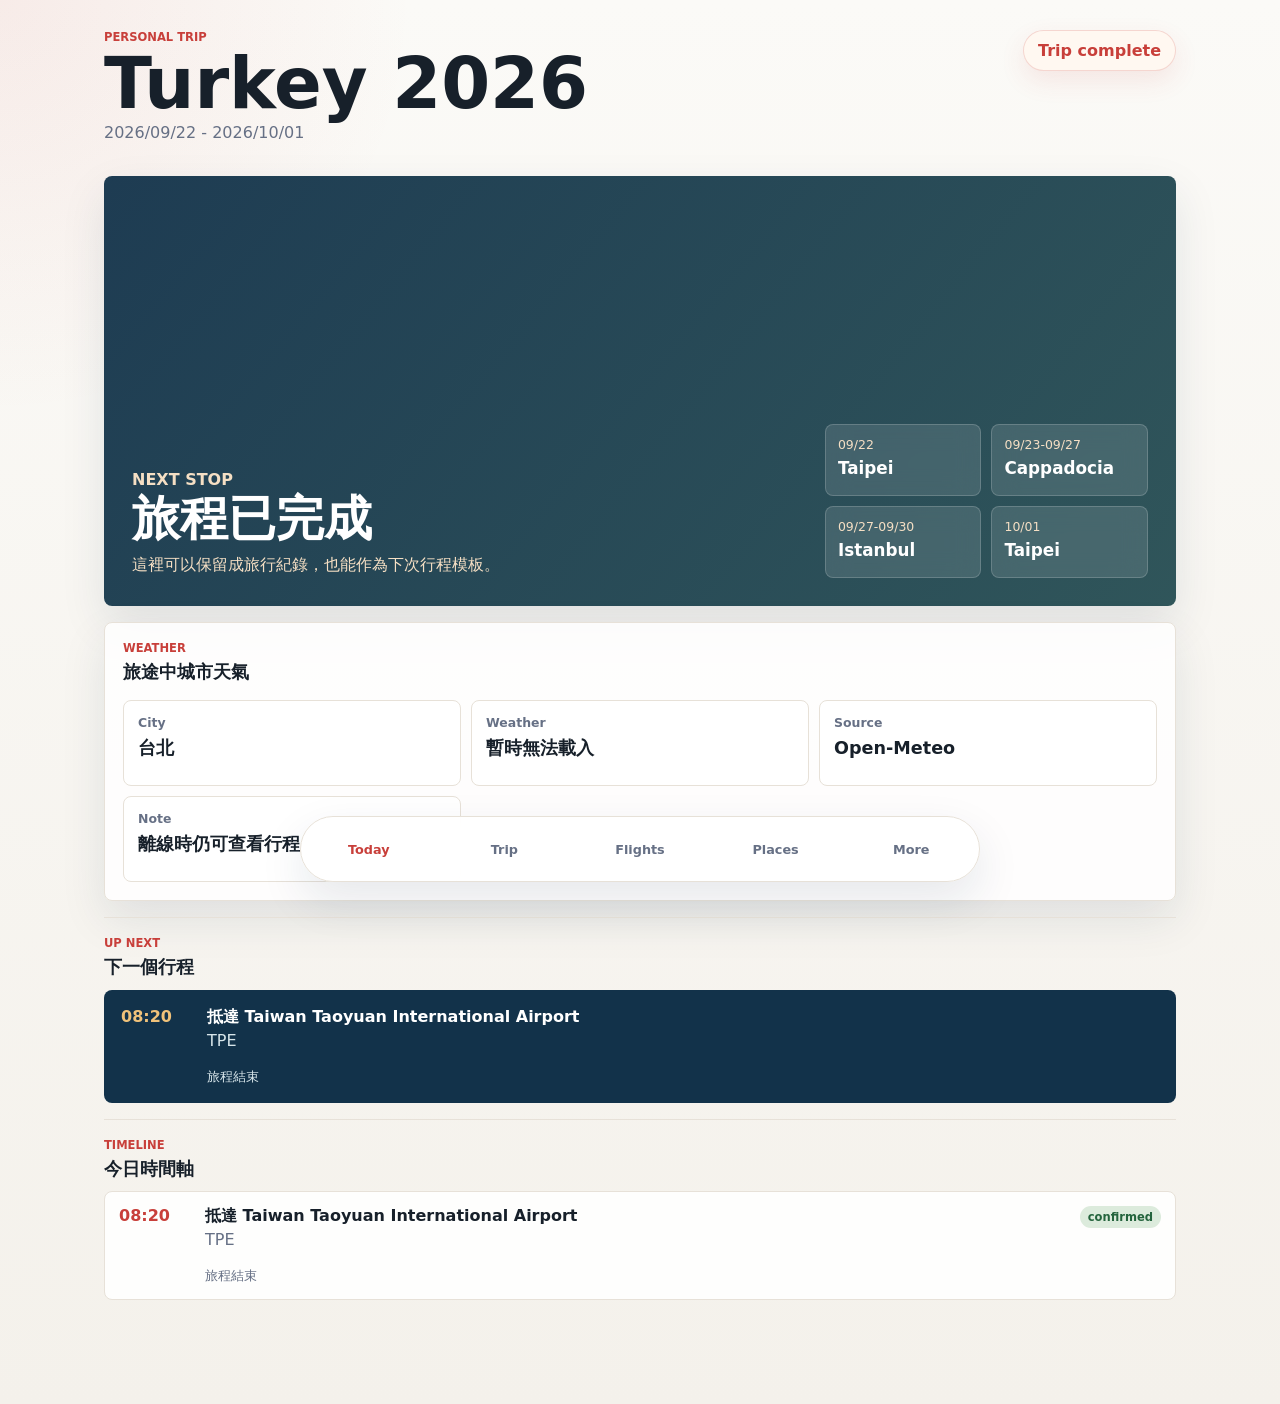
==== index.html @ 29c24665 "Move public dashboard files to root" ====
<!doctype html>
<html lang="zh-Hant">
  <head>
    <meta charset="utf-8" />
    <meta name="viewport" content="width=device-width, initial-scale=1" />
    <meta
      name="description"
      content="Turkey 2026 public mobile-first travel dashboard for itinerary, flights, weather, places, and notes."
    />
    <title>Turkey 2026 Travel Dashboard Public</title>
    <link rel="stylesheet" href="./styles.css" />
  </head>
  <body>
    <div class="app-shell">
      <header class="topbar" aria-label="Trip overview">
        <div>
          <p class="eyebrow">Personal Trip</p>
          <h1>Turkey 2026</h1>
          <p class="date-range">2026/09/22 - 2026/10/01</p>
        </div>
        <div class="countdown-pill" id="countdownPill">--</div>
      </header>

      <main>
        <section class="view is-active" id="todayView" aria-labelledby="todayTitle">
          <div class="hero-panel">
            <div class="hero-copy">
              <p class="eyebrow">Next Stop</p>
              <h2 id="todayTitle">準備出發</h2>
              <p id="todaySubtitle">Loading trip status...</p>
            </div>
            <div class="city-card" id="cityProgress"></div>
          </div>

          <section class="weather-card" aria-labelledby="weatherTitle">
            <div>
              <p class="eyebrow">Weather</p>
              <h3 id="weatherTitle">旅途中城市天氣</h3>
            </div>
            <div class="weather-grid" id="weatherGrid">
              <div class="metric-card">
                <span class="metric-label">狀態</span>
                <strong>載入中</strong>
              </div>
            </div>
          </section>

          <section class="content-section" aria-labelledby="nextItemTitle">
            <div class="section-heading">
              <div>
                <p class="eyebrow">Up Next</p>
                <h3 id="nextItemTitle">下一個行程</h3>
              </div>
            </div>
            <div id="nextItem"></div>
          </section>

          <section class="content-section" aria-labelledby="todayTimelineTitle">
            <div class="section-heading">
              <div>
                <p class="eyebrow">Timeline</p>
                <h3 id="todayTimelineTitle">今日時間軸</h3>
              </div>
            </div>
            <div class="timeline" id="todayTimeline"></div>
          </section>
        </section>

        <section class="view" id="tripView" aria-labelledby="tripTitle">
          <div class="page-heading">
            <p class="eyebrow">Itinerary</p>
            <h2 id="tripTitle">每日行程</h2>
          </div>
          <div class="date-tabs" id="dateTabs" role="tablist" aria-label="Trip dates"></div>
          <div class="timeline" id="tripTimeline"></div>
        </section>

        <section class="view" id="flightsView" aria-labelledby="flightsTitle">
          <div class="page-heading">
            <p class="eyebrow">Flights</p>
            <h2 id="flightsTitle">航班資訊</h2>
          </div>
          <div class="flight-list" id="flightList"></div>
        </section>

        <section class="view" id="placesView" aria-labelledby="placesTitle">
          <div class="page-heading">
            <p class="eyebrow">Places</p>
            <h2 id="placesTitle">地點與待補資料</h2>
          </div>
          <div class="place-grid" id="placeGrid"></div>
        </section>

        <section class="view" id="moreView" aria-labelledby="moreTitle">
          <div class="page-heading">
            <p class="eyebrow">More</p>
            <h2 id="moreTitle">旅行工具</h2>
          </div>
          <div class="tool-grid" id="toolGrid"></div>
        </section>
      </main>

      <nav class="bottom-nav" aria-label="Main navigation">
        <button class="nav-item is-active" data-view="todayView" type="button">Today</button>
        <button class="nav-item" data-view="tripView" type="button">Trip</button>
        <button class="nav-item" data-view="flightsView" type="button">Flights</button>
        <button class="nav-item" data-view="placesView" type="button">Places</button>
        <button class="nav-item" data-view="moreView" type="button">More</button>
      </nav>
    </div>

    <script type="module" src="./app.public.js"></script>
  </body>
</html>
---- styles.css ----
:root {
  --ink: #17202a;
  --muted: #667085;
  --paper: #fbfaf7;
  --panel: #ffffff;
  --navy: #12324a;
  --navy-soft: #dce8ef;
  --red: #c83f3a;
  --beige: #eadfce;
  --mint: #dcebdc;
  --gold: #c7a24b;
  --line: #e7e1d8;
  --shadow: 0 18px 45px rgba(18, 50, 74, 0.1);
}

* {
  box-sizing: border-box;
}

body {
  margin: 0;
  overflow-x: hidden;
  min-height: 100vh;
  background:
    radial-gradient(circle at top left, rgba(200, 63, 58, 0.08), transparent 26rem),
    linear-gradient(180deg, var(--paper), #f4f1eb);
  color: var(--ink);
  font-family:
    Inter, ui-sans-serif, system-ui, -apple-system, BlinkMacSystemFont, "Segoe UI",
    "Noto Sans TC", sans-serif;
  letter-spacing: 0;
}

button,
input,
select {
  font: inherit;
}

.app-shell {
  width: min(100%, 1120px);
  margin: 0 auto;
  padding: 18px 16px 92px;
}

.topbar {
  display: flex;
  align-items: flex-start;
  justify-content: space-between;
  gap: 16px;
  margin-bottom: 18px;
}

.eyebrow {
  margin: 0 0 6px;
  color: var(--red);
  font-size: 0.72rem;
  font-weight: 800;
  letter-spacing: 0;
  text-transform: uppercase;
}

h1,
h2,
h3,
h4,
p {
  margin-top: 0;
}

h1 {
  margin-bottom: 4px;
  font-size: clamp(2rem, 8vw, 4.4rem);
  line-height: 0.98;
  letter-spacing: 0;
}

h2 {
  margin-bottom: 8px;
  font-size: clamp(1.75rem, 6vw, 3rem);
  line-height: 1.05;
  letter-spacing: 0;
}

h3 {
  margin-bottom: 0;
  font-size: 1.12rem;
  line-height: 1.2;
}

h4 {
  margin-bottom: 4px;
  font-size: 1rem;
  line-height: 1.25;
}

.date-range,
.hero-copy p,
.timeline-body p,
.flight-card p,
.info-card p,
.info-card li,
small {
  color: var(--muted);
}

.countdown-pill {
  flex: 0 0 auto;
  border: 1px solid rgba(200, 63, 58, 0.18);
  border-radius: 999px;
  padding: 10px 14px;
  background: #fff8f1;
  color: var(--red);
  font-weight: 800;
  box-shadow: 0 10px 26px rgba(200, 63, 58, 0.1);
}

.view {
  display: none;
}

.view.is-active {
  display: block;
}

.hero-panel {
  min-height: 360px;
  display: grid;
  align-items: end;
  gap: 22px;
  border-radius: 8px;
  padding: 28px;
  background:
    linear-gradient(130deg, rgba(18, 50, 74, 0.95), rgba(20, 63, 69, 0.88)),
    url("https://images.unsplash.com/photo-1641128324972-af3212f0f6bd?auto=format&fit=crop&w=1600&q=80");
  background-position: center;
  background-size: cover;
  color: white;
  box-shadow: var(--shadow);
}

.hero-copy {
  max-width: 600px;
}

.hero-copy .eyebrow,
.hero-copy p {
  color: #f5dfc4;
}

.hero-copy p {
  margin-bottom: 0;
  font-size: 1rem;
  line-height: 1.65;
}

.city-card {
  display: grid;
  grid-template-columns: repeat(2, minmax(0, 1fr));
  gap: 10px;
}

.city-card div {
  min-height: 72px;
  border: 1px solid rgba(255, 255, 255, 0.18);
  border-radius: 8px;
  padding: 12px;
  background: rgba(255, 255, 255, 0.12);
  backdrop-filter: blur(12px);
}

.city-card span {
  display: block;
  margin-bottom: 6px;
  color: #f5dfc4;
  font-size: 0.78rem;
}

.city-card strong {
  font-size: 1.05rem;
}

.weather-card,
.content-section,
.page-heading {
  margin-top: 16px;
}

.weather-card {
  display: grid;
  gap: 18px;
  border: 1px solid var(--line);
  border-radius: 8px;
  padding: 18px;
  background: rgba(255, 255, 255, 0.86);
  box-shadow: var(--shadow);
}

.weather-grid {
  display: grid;
  grid-template-columns: repeat(2, minmax(0, 1fr));
  gap: 10px;
}

.metric-card {
  min-height: 86px;
  border: 1px solid var(--line);
  border-radius: 8px;
  padding: 14px;
  background: var(--panel);
}

.metric-card.highlight {
  border-color: rgba(200, 63, 58, 0.36);
  background: #fff4f0;
}

.metric-label {
  display: block;
  margin-bottom: 8px;
  color: var(--muted);
  font-size: 0.78rem;
  font-weight: 700;
}

.metric-card strong {
  font-size: 1.1rem;
  line-height: 1.2;
}

.content-section {
  border-top: 1px solid var(--line);
  padding-top: 18px;
}

.section-heading {
  display: flex;
  align-items: center;
  justify-content: space-between;
  margin-bottom: 12px;
}

.next-card {
  display: grid;
  grid-template-columns: 72px 1fr;
  gap: 14px;
  border: 1px solid rgba(18, 50, 74, 0.12);
  border-radius: 8px;
  padding: 16px;
  background: var(--navy);
  color: white;
}

.next-card p,
.next-card small {
  color: #d7e5ea;
}

.time {
  color: var(--red);
  font-weight: 900;
}

.next-card .time {
  color: #f0c27a;
}

.date-tabs {
  display: flex;
  gap: 8px;
  overflow-x: auto;
  padding: 3px 0 12px;
}

.date-tabs button {
  min-width: 62px;
  border: 1px solid var(--line);
  border-radius: 999px;
  padding: 9px 12px;
  background: var(--panel);
  color: var(--ink);
  cursor: pointer;
}

.date-tabs button.is-active {
  border-color: var(--navy);
  background: var(--navy);
  color: white;
}

.timeline {
  display: grid;
  gap: 12px;
}

.timeline-item {
  display: grid;
  grid-template-columns: 72px 1fr;
  gap: 14px;
  border: 1px solid var(--line);
  border-radius: 8px;
  padding: 14px;
  background: rgba(255, 255, 255, 0.9);
}

.timeline-body {
  min-width: 0;
}

.item-title-row {
  display: flex;
  align-items: flex-start;
  justify-content: space-between;
  gap: 12px;
}

.status {
  flex: 0 0 auto;
  border-radius: 999px;
  padding: 4px 8px;
  background: var(--navy-soft);
  color: var(--navy);
  font-size: 0.72rem;
  font-weight: 800;
}

.status.confirmed {
  background: var(--mint);
  color: #24643d;
}

.status.todo,
.status.idea {
  background: #f4ead5;
  color: #87631a;
}

.flight-list,
.place-grid,
.tool-grid {
  display: grid;
  gap: 14px;
}

.flight-card,
.journey-card,
.info-card {
  border: 1px solid var(--line);
  border-radius: 8px;
  padding: 16px;
  background: rgba(255, 255, 255, 0.92);
  box-shadow: 0 10px 28px rgba(18, 50, 74, 0.07);
}

.journey-card {
  background: linear-gradient(180deg, #ffffff, #f9f5ee);
}

.flight-main,
.flight-times {
  display: flex;
  align-items: center;
  justify-content: space-between;
  gap: 14px;
}

.flight-main {
  margin-bottom: 18px;
}

.journey-meta {
  display: flex;
  align-items: center;
  justify-content: space-between;
  gap: 12px;
  border-block: 1px solid var(--line);
  padding: 12px 0;
  color: var(--muted);
}

.journey-meta strong {
  color: var(--navy);
  font-size: 1.5rem;
}

.mini-stops {
  display: grid;
  gap: 10px;
  margin: 14px 0;
}

.mini-stops div {
  display: grid;
  grid-template-columns: 58px 86px 1fr;
  align-items: baseline;
  gap: 10px;
}

.mini-stops strong {
  color: var(--red);
}

.mini-stops span {
  font-weight: 800;
}

.flight-times {
  border-block: 1px solid var(--line);
  padding: 14px 0;
  margin-bottom: 12px;
}

.flight-times div {
  display: grid;
  gap: 4px;
}

.flight-times div:last-child {
  text-align: right;
}

.flight-times span {
  color: var(--muted);
  font-size: 0.82rem;
}

.flight-times strong {
  font-size: 1.35rem;
}

.duration {
  border-radius: 999px;
  padding: 8px 10px;
  background: var(--beige);
  color: var(--navy);
  font-size: 0.78rem;
  font-weight: 800;
  text-align: center;
}

.info-card ul {
  margin: 12px 0 0;
  padding-left: 18px;
}

.info-card li + li {
  margin-top: 8px;
}

.budget-card {
  grid-column: 1 / -1;
}

.budget-head {
  display: flex;
  align-items: start;
  justify-content: space-between;
  gap: 14px;
}

.budget-head > strong {
  flex: 0 0 auto;
  border: 1px solid rgba(200, 63, 58, 0.28);
  border-radius: 8px;
  padding: 8px 12px;
  color: var(--red);
  background: #fff4f0;
}

.budget-summary {
  display: grid;
  grid-template-columns: repeat(2, minmax(0, 1fr));
  gap: 10px;
  margin: 14px 0;
}

.budget-table-wrap {
  overflow-x: auto;
  margin-top: 12px;
  border: 1px solid var(--line);
  border-radius: 8px;
}

.budget-table {
  width: 100%;
  min-width: 820px;
  border-collapse: collapse;
  background: rgba(255, 255, 255, 0.84);
}

.budget-table th,
.budget-table td {
  padding: 12px;
  border-bottom: 1px solid var(--line);
  text-align: left;
  vertical-align: top;
}

.budget-table th {
  color: var(--muted);
  font-size: 0.78rem;
  text-transform: uppercase;
  background: #f8f2ea;
}

.budget-table tr:last-child td {
  border-bottom: 0;
}

.budget-table td:nth-child(3),
.budget-table td:nth-child(4),
.budget-table td:nth-child(5) {
  white-space: nowrap;
  font-weight: 800;
}

.budget-table small {
  display: block;
  margin-top: 4px;
}

.budget-note {
  margin-top: 10px;
}

.budget-mobile-list {
  display: none;
}

.budget-mobile-item {
  border: 1px solid var(--line);
  border-radius: 8px;
  padding: 14px;
  background: rgba(255, 255, 255, 0.88);
}

.budget-mobile-item + .budget-mobile-item {
  margin-top: 10px;
}

.budget-mobile-title {
  display: flex;
  align-items: flex-start;
  justify-content: space-between;
  gap: 12px;
  margin-bottom: 6px;
}

.budget-mobile-item dl {
  display: grid;
  grid-template-columns: repeat(3, minmax(0, 1fr));
  gap: 8px;
  margin: 12px 0 0;
}

.budget-mobile-item dt {
  margin-bottom: 4px;
  color: var(--muted);
  font-size: 0.72rem;
  font-weight: 800;
}

.budget-mobile-item dd {
  margin: 0;
  font-size: 0.9rem;
  font-weight: 900;
}

.airport-card {
  position: relative;
  overflow: hidden;
}

.airport-code {
  width: fit-content;
  border-radius: 999px;
  margin-bottom: 12px;
  padding: 6px 10px;
  background: var(--navy);
  color: white;
  font-weight: 900;
}

.airport-card a {
  display: inline-block;
  margin-top: 12px;
  color: var(--red);
  font-weight: 800;
  text-decoration: none;
}

.bottom-nav {
  position: fixed;
  right: 0;
  bottom: 0;
  left: 0;
  z-index: 10;
  display: grid;
  grid-template-columns: repeat(5, minmax(0, 1fr));
  width: min(100%, 1120px);
  margin: 0 auto;
  border-top: 1px solid var(--line);
  background: rgba(255, 255, 255, 0.92);
  backdrop-filter: blur(20px);
}

.nav-item {
  min-height: 64px;
  border: 0;
  background: transparent;
  color: var(--muted);
  font-size: 0.8rem;
  font-weight: 800;
  cursor: pointer;
}

.nav-item.is-active {
  color: var(--red);
}

@media (min-width: 760px) {
  .app-shell {
    padding: 30px 24px 104px;
  }

  .hero-panel {
    grid-template-columns: 1.35fr 0.65fr;
    min-height: 430px;
  }

  .weather-grid {
    grid-template-columns: repeat(3, minmax(0, 1fr));
  }

  .flight-list,
  .place-grid,
  .tool-grid {
    grid-template-columns: repeat(2, minmax(0, 1fr));
  }

  .journey-card {
    grid-column: span 2;
  }

  .bottom-nav {
    right: 24px;
    bottom: 18px;
    left: 24px;
    max-width: 680px;
    border: 1px solid var(--line);
    border-radius: 999px;
    box-shadow: var(--shadow);
  }
}

@media (max-width: 420px) {
  .app-shell {
    padding-inline: 12px;
  }

  .topbar {
    align-items: stretch;
    flex-direction: column;
  }

  .countdown-pill {
    width: fit-content;
  }

  .hero-panel {
    padding: 20px;
  }

  .city-card,
  .weather-grid,
  .budget-summary {
    grid-template-columns: 1fr;
  }

  .budget-table-wrap {
    display: none;
  }

  .budget-mobile-list {
    display: block;
    margin-top: 12px;
  }

  .budget-mobile-item dl {
    grid-template-columns: 1fr;
  }

  .flight-main,
  .flight-times {
    align-items: stretch;
  }

  .journey-meta,
  .flight-main,
  .flight-times {
    flex-direction: column;
  }

  .mini-stops div {
    grid-template-columns: 58px 1fr;
  }

  .mini-stops small {
    grid-column: 2;
  }
}
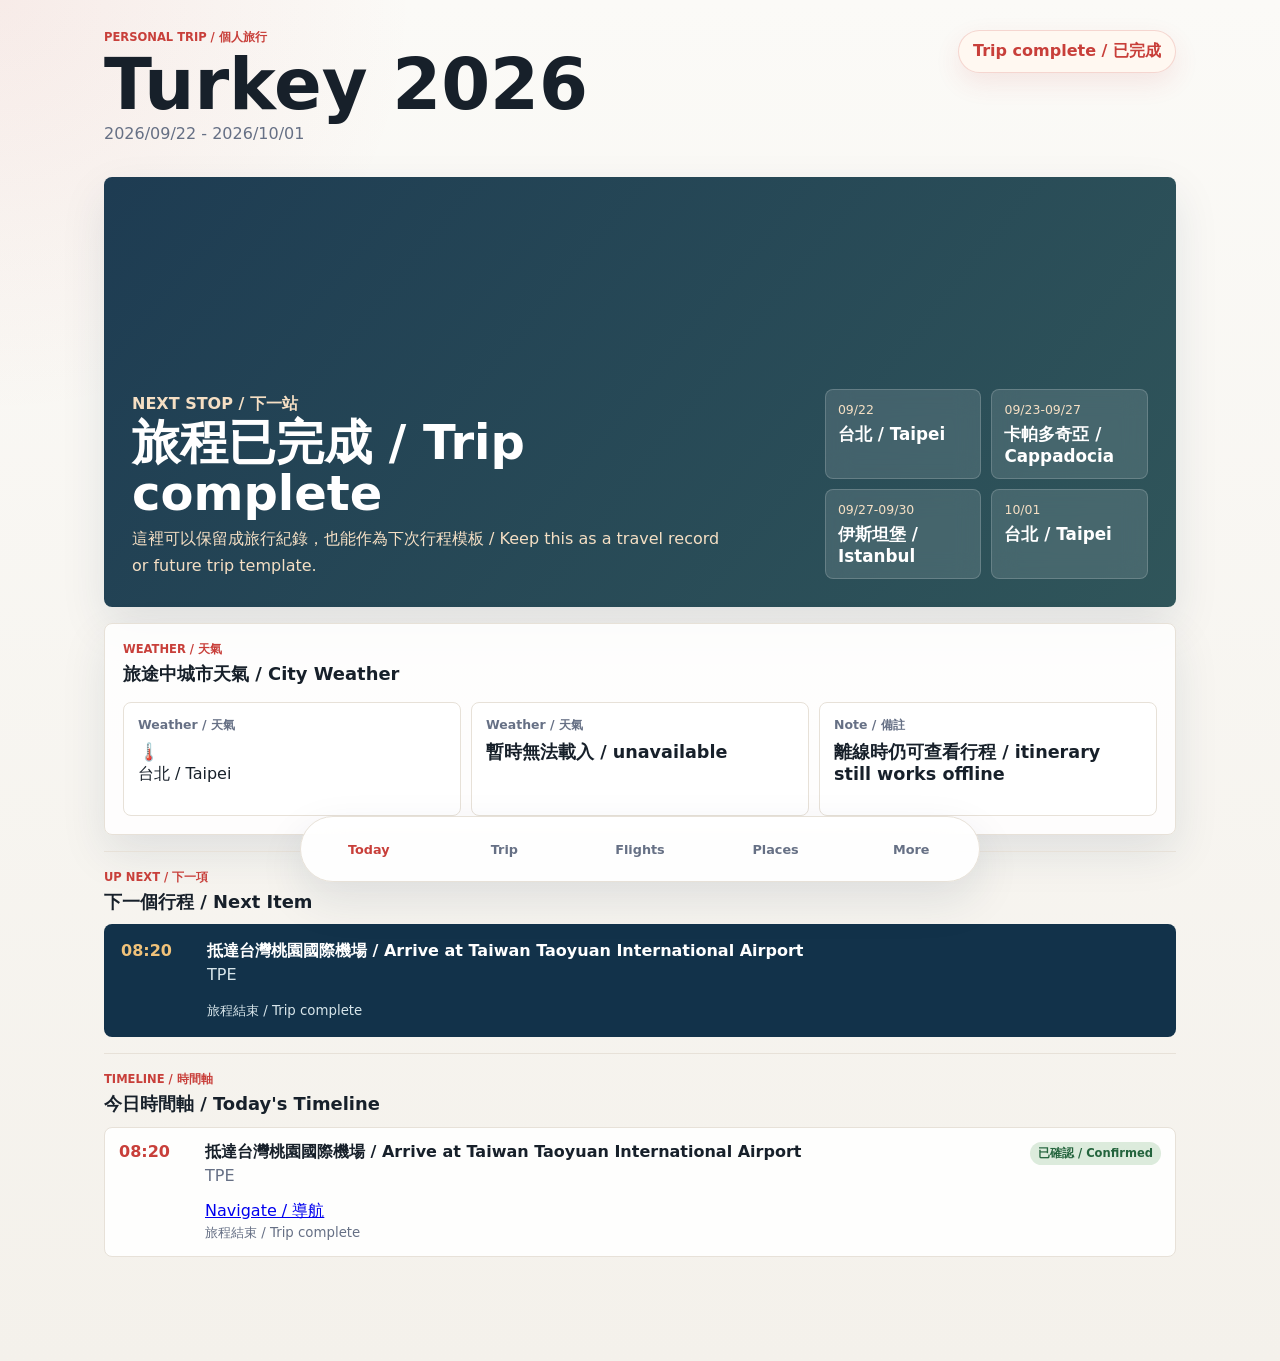
==== commit b546a126: "Publish current public Turkey travel dashboard" ====
--- a/index.html
+++ b/index.html
@@ -14,7 +14,7 @@
     <div class="app-shell">
       <header class="topbar" aria-label="Trip overview">
         <div>
-          <p class="eyebrow">Personal Trip</p>
+          <p class="eyebrow">Personal Trip / 個人旅行</p>
           <h1>Turkey 2026</h1>
           <p class="date-range">2026/09/22 - 2026/10/01</p>
         </div>
@@ -25,7 +25,7 @@
         <section class="view is-active" id="todayView" aria-labelledby="todayTitle">
           <div class="hero-panel">
             <div class="hero-copy">
-              <p class="eyebrow">Next Stop</p>
+              <p class="eyebrow">Next Stop / 下一站</p>
               <h2 id="todayTitle">準備出發</h2>
               <p id="todaySubtitle">Loading trip status...</p>
             </div>
@@ -34,13 +34,13 @@
 
           <section class="weather-card" aria-labelledby="weatherTitle">
             <div>
-              <p class="eyebrow">Weather</p>
-              <h3 id="weatherTitle">旅途中城市天氣</h3>
+              <p class="eyebrow">Weather / 天氣</p>
+              <h3 id="weatherTitle">旅途中城市天氣 / City Weather</h3>
             </div>
             <div class="weather-grid" id="weatherGrid">
               <div class="metric-card">
-                <span class="metric-label">狀態</span>
-                <strong>載入中</strong>
+                <span class="metric-label">狀態 / Status</span>
+                <strong>載入中 / Loading</strong>
               </div>
             </div>
           </section>
@@ -48,8 +48,8 @@
           <section class="content-section" aria-labelledby="nextItemTitle">
             <div class="section-heading">
               <div>
-                <p class="eyebrow">Up Next</p>
-                <h3 id="nextItemTitle">下一個行程</h3>
+                <p class="eyebrow">Up Next / 下一項</p>
+                <h3 id="nextItemTitle">下一個行程 / Next Item</h3>
               </div>
             </div>
             <div id="nextItem"></div>
@@ -58,8 +58,8 @@
           <section class="content-section" aria-labelledby="todayTimelineTitle">
             <div class="section-heading">
               <div>
-                <p class="eyebrow">Timeline</p>
-                <h3 id="todayTimelineTitle">今日時間軸</h3>
+                <p class="eyebrow">Timeline / 時間軸</p>
+                <h3 id="todayTimelineTitle">今日時間軸 / Today's Timeline</h3>
               </div>
             </div>
             <div class="timeline" id="todayTimeline"></div>
@@ -68,33 +68,36 @@
 
         <section class="view" id="tripView" aria-labelledby="tripTitle">
           <div class="page-heading">
-            <p class="eyebrow">Itinerary</p>
-            <h2 id="tripTitle">每日行程</h2>
+            <p class="eyebrow">Itinerary / 行程</p>
+            <h2 id="tripTitle">每日行程 / Daily Plan</h2>
           </div>
           <div class="date-tabs" id="dateTabs" role="tablist" aria-label="Trip dates"></div>
+          <div class="day-summary" id="daySummary"></div>
+          <div class="trip-weather-grid" id="tripWeatherGrid" aria-label="Selected day weather"></div>
           <div class="timeline" id="tripTimeline"></div>
         </section>
 
         <section class="view" id="flightsView" aria-labelledby="flightsTitle">
           <div class="page-heading">
-            <p class="eyebrow">Flights</p>
-            <h2 id="flightsTitle">航班資訊</h2>
+            <p class="eyebrow">Flights / 航班</p>
+            <h2 id="flightsTitle">航班資訊 / Flight Details</h2>
           </div>
           <div class="flight-list" id="flightList"></div>
         </section>
 
         <section class="view" id="placesView" aria-labelledby="placesTitle">
           <div class="page-heading">
-            <p class="eyebrow">Places</p>
-            <h2 id="placesTitle">地點與待補資料</h2>
+            <p class="eyebrow">Places / 地點</p>
+            <h2 id="placesTitle">地點與待補資料 / Places & Notes</h2>
           </div>
+          <div class="place-filters" id="placeFilters" aria-label="Place filters"></div>
           <div class="place-grid" id="placeGrid"></div>
         </section>
 
         <section class="view" id="moreView" aria-labelledby="moreTitle">
           <div class="page-heading">
-            <p class="eyebrow">More</p>
-            <h2 id="moreTitle">旅行工具</h2>
+            <p class="eyebrow">More / 更多</p>
+            <h2 id="moreTitle">旅行工具 / Travel Tools</h2>
           </div>
           <div class="tool-grid" id="toolGrid"></div>
         </section>
@@ -109,6 +112,7 @@
       </nav>
     </div>
 
-    <script type="module" src="./app.public.js"></script>
+    <script type="module" src="./app.public.js?v=20260919-public"></script>
   </body>
 </html>
+
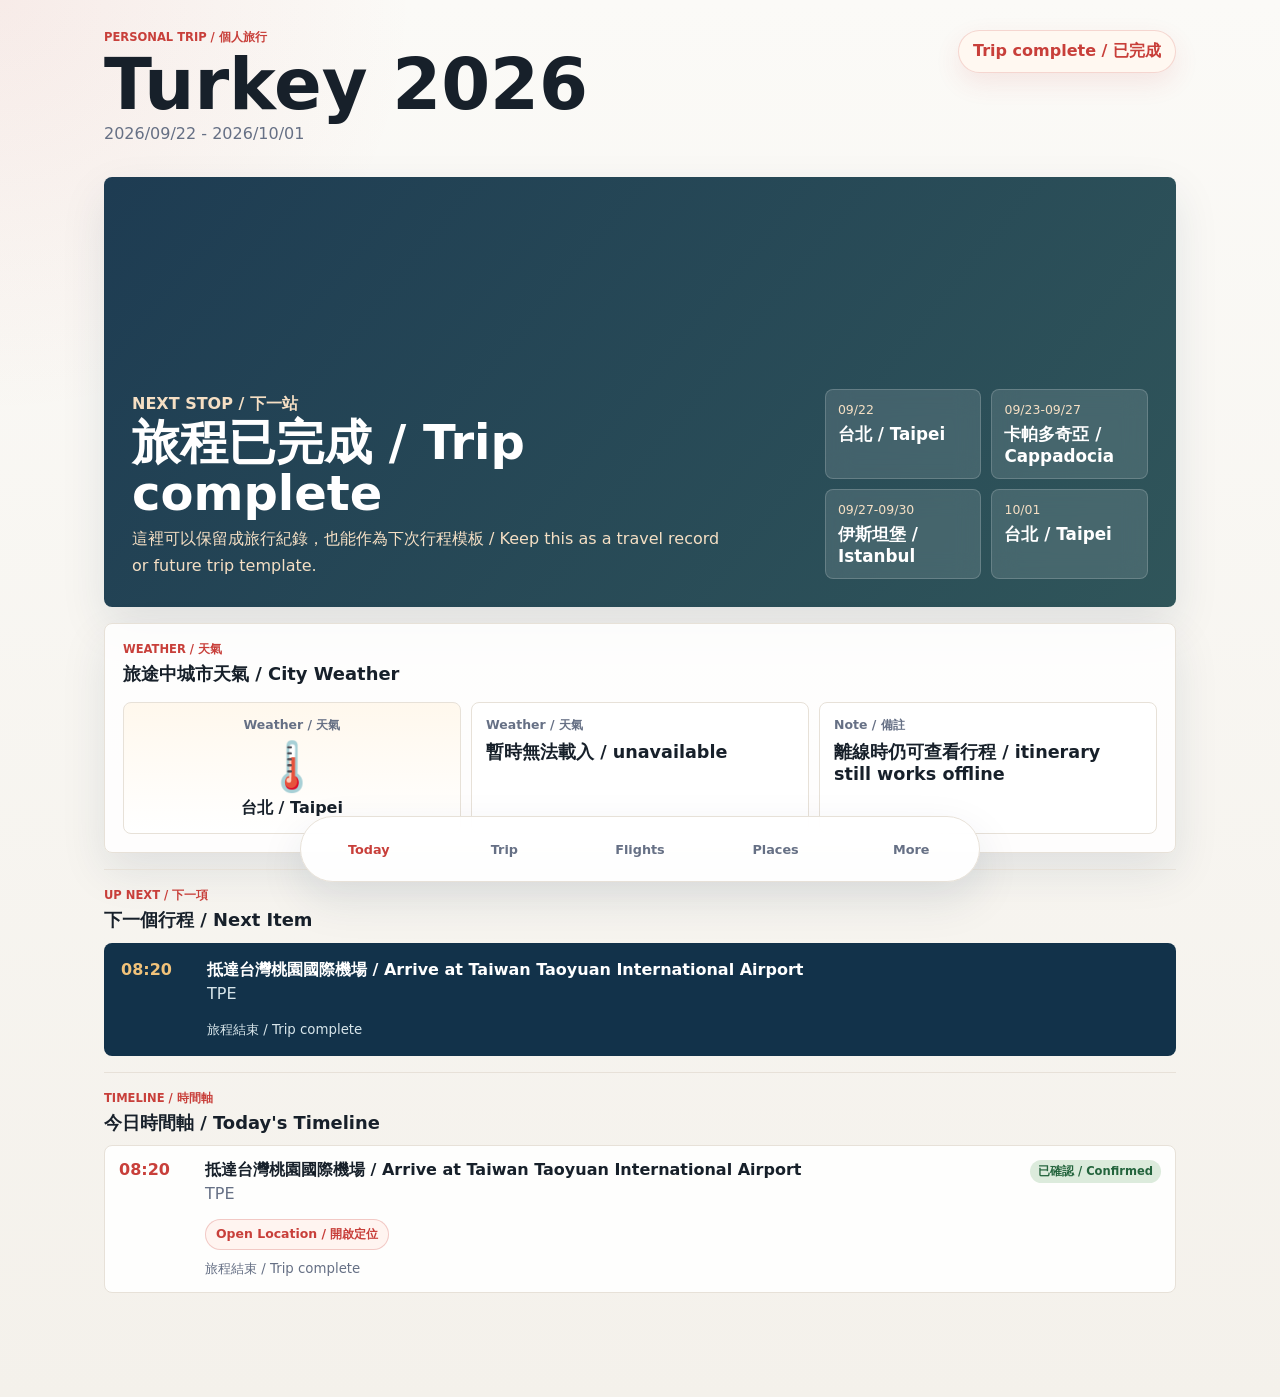
==== commit e06960e6: "Open Google Maps location before navigation" ====
--- a/index.html
+++ b/index.html
@@ -112,7 +112,7 @@
       </nav>
     </div>
 
-    <script type="module" src="./app.public.js?v=20260919-public"></script>
+    <script type="module" src="./app.public.js?v=20260919-location"></script>
   </body>
 </html>
 
--- a/styles.css
+++ b/styles.css
@@ -202,6 +202,13 @@
   gap: 10px;
 }
 
+.trip-weather-grid {
+  display: grid;
+  grid-template-columns: repeat(2, minmax(0, 1fr));
+  gap: 10px;
+  margin-bottom: 14px;
+}
+
 .metric-card {
   min-height: 86px;
   border: 1px solid var(--line);
@@ -226,6 +233,26 @@
 .metric-card strong {
   font-size: 1.1rem;
   line-height: 1.2;
+}
+
+.weather-icon-card {
+  display: grid;
+  align-content: center;
+  justify-items: center;
+  text-align: center;
+  background: linear-gradient(180deg, #fff8ed, #ffffff);
+}
+
+.weather-icon-card strong {
+  font-size: 3rem;
+  line-height: 1;
+}
+
+.weather-summary-card p {
+  margin: 8px 0 0;
+  color: var(--ink);
+  font-weight: 900;
+  text-align: center;
 }
 
 .content-section {
@@ -288,6 +315,61 @@
   color: white;
 }
 
+.day-summary {
+  margin-bottom: 14px;
+}
+
+.day-summary-card {
+  border: 1px solid var(--line);
+  border-radius: 8px;
+  padding: 16px;
+  background: rgba(255, 255, 255, 0.92);
+  box-shadow: 0 10px 28px rgba(18, 50, 74, 0.07);
+}
+
+.day-summary-grid {
+  display: grid;
+  grid-template-columns: repeat(2, minmax(0, 1fr));
+  gap: 10px;
+  margin-top: 14px;
+}
+
+.day-summary-grid div {
+  border: 1px solid var(--line);
+  border-radius: 8px;
+  padding: 12px;
+  background: #fbfaf7;
+}
+
+.day-summary-grid span {
+  display: block;
+  margin-bottom: 6px;
+  color: var(--muted);
+  font-size: 0.75rem;
+  font-weight: 800;
+}
+
+.day-summary-grid strong {
+  display: block;
+  line-height: 1.3;
+}
+
+.day-summary-card a {
+  display: inline-flex;
+  min-height: 40px;
+  align-items: center;
+  justify-content: center;
+  border: 1px solid rgba(200, 63, 58, 0.24);
+  border-radius: 999px;
+  margin-top: 12px;
+  padding: 8px 12px;
+  color: var(--red);
+  background: #fff4f0;
+  font-size: 0.82rem;
+  font-weight: 900;
+  text-decoration: none;
+}
+
 .timeline {
   display: grid;
   gap: 12px;
@@ -335,11 +417,120 @@
   color: #87631a;
 }
 
+.timeline-map-actions {
+  display: flex;
+  flex-wrap: wrap;
+  gap: 8px;
+  margin: 8px 0;
+}
+
+.timeline-map-actions a {
+  border: 1px solid rgba(18, 50, 74, 0.14);
+  border-radius: 999px;
+  padding: 6px 10px;
+  color: var(--navy);
+  background: #f7fbfd;
+  font-size: 0.78rem;
+  font-weight: 900;
+  text-decoration: none;
+}
+
+.timeline-map-actions a:first-child {
+  border-color: rgba(200, 63, 58, 0.24);
+  color: var(--red);
+  background: #fff4f0;
+}
+
 .flight-list,
 .place-grid,
 .tool-grid {
   display: grid;
   gap: 14px;
+}
+
+.place-idea-section {
+  display: grid;
+  gap: 12px;
+  grid-column: 1 / -1;
+  margin-top: 8px;
+  padding-top: 18px;
+  border-top: 1px solid var(--line);
+}
+
+.place-idea-heading {
+  display: flex;
+  align-items: end;
+  justify-content: space-between;
+  gap: 12px;
+}
+
+.place-idea-heading h3 {
+  margin: 2px 0 0;
+}
+
+.idea-badge {
+  flex: 0 0 auto;
+  border: 1px solid rgba(200, 63, 58, 0.22);
+  border-radius: 999px;
+  padding: 6px 9px;
+  color: var(--red);
+  background: #fff4f0;
+  font-size: 0.75rem;
+  font-weight: 800;
+}
+
+.place-idea-grid {
+  display: grid;
+  grid-template-columns: repeat(2, minmax(0, 1fr));
+  gap: 12px;
+}
+
+.place-idea-card {
+  display: grid;
+  gap: 12px;
+  border-left: 3px solid var(--gold);
+  padding: 12px 14px;
+  background: rgba(249, 245, 238, 0.72);
+}
+
+.place-idea-card h4 {
+  margin: 0 0 5px;
+  color: var(--navy);
+}
+
+.place-idea-card p {
+  margin: 0;
+}
+
+.place-idea-meta {
+  color: var(--muted);
+  font-size: 0.83rem;
+  font-weight: 800;
+}
+
+.flight-group {
+  display: grid;
+  gap: 12px;
+  border: 1px solid var(--line);
+  border-radius: 8px;
+  padding: 14px;
+  background: rgba(255, 255, 255, 0.74);
+}
+
+.flight-group-head {
+  display: flex;
+  align-items: center;
+  justify-content: space-between;
+  gap: 14px;
+}
+
+.flight-group-head > strong {
+  color: var(--navy);
+}
+
+.flight-group-list {
+  display: grid;
+  gap: 12px;
 }
 
 .flight-card,
@@ -521,6 +712,21 @@
 
 .budget-note {
   margin-top: 10px;
+}
+
+.budget-details {
+  margin-top: 12px;
+}
+
+.budget-details summary {
+  width: fit-content;
+  border: 1px solid rgba(18, 50, 74, 0.14);
+  border-radius: 999px;
+  padding: 9px 12px;
+  color: var(--navy);
+  background: #f7fbfd;
+  font-weight: 900;
+  cursor: pointer;
 }
 
 .budget-mobile-list {
@@ -589,6 +795,69 @@
   text-decoration: none;
 }
 
+.map-card {
+  display: grid;
+  gap: 14px;
+}
+
+.place-filters {
+  display: flex;
+  gap: 8px;
+  overflow-x: auto;
+  margin: 0 0 14px;
+  padding: 2px 0 10px;
+}
+
+.place-filters button {
+  flex: 0 0 auto;
+  border: 1px solid var(--line);
+  border-radius: 999px;
+  padding: 9px 12px;
+  color: var(--ink);
+  background: var(--panel);
+  font-size: 0.82rem;
+  font-weight: 900;
+  cursor: pointer;
+}
+
+.place-filters button.is-active {
+  border-color: var(--navy);
+  color: white;
+  background: var(--navy);
+}
+
+.map-card .eyebrow {
+  color: var(--navy);
+}
+
+.map-actions {
+  display: grid;
+  grid-template-columns: repeat(2, minmax(0, 1fr));
+  gap: 8px;
+}
+
+.map-actions a {
+  display: flex;
+  min-height: 42px;
+  align-items: center;
+  justify-content: center;
+  border: 1px solid rgba(18, 50, 74, 0.14);
+  border-radius: 8px;
+  padding: 8px 10px;
+  color: var(--navy);
+  background: #f7fbfd;
+  font-size: 0.82rem;
+  font-weight: 900;
+  text-align: center;
+  text-decoration: none;
+}
+
+.map-actions a:first-child {
+  border-color: rgba(200, 63, 58, 0.24);
+  color: var(--red);
+  background: #fff4f0;
+}
+
 .bottom-nav {
   position: fixed;
   right: 0;
@@ -632,13 +901,22 @@
     grid-template-columns: repeat(3, minmax(0, 1fr));
   }
 
+  .trip-weather-grid {
+    grid-template-columns: repeat(3, minmax(0, 1fr));
+  }
+
   .flight-list,
   .place-grid,
   .tool-grid {
     grid-template-columns: repeat(2, minmax(0, 1fr));
   }
 
-  .journey-card {
+  .journey-card,
+  .flight-group {
+    grid-column: span 2;
+  }
+
+  .map-card:nth-child(-n + 3) {
     grid-column: span 2;
   }
 
@@ -673,6 +951,8 @@
 
   .city-card,
   .weather-grid,
+  .trip-weather-grid,
+  .day-summary-grid,
   .budget-summary {
     grid-template-columns: 1fr;
   }
@@ -690,14 +970,25 @@
     grid-template-columns: 1fr;
   }
 
+  .place-idea-grid {
+    grid-template-columns: 1fr;
+  }
+
+  .place-idea-heading {
+    align-items: flex-start;
+    flex-direction: column;
+  }
+
   .flight-main,
-  .flight-times {
+  .flight-times,
+  .flight-group-head {
     align-items: stretch;
   }
 
   .journey-meta,
   .flight-main,
-  .flight-times {
+  .flight-times,
+  .flight-group-head {
     flex-direction: column;
   }
 
@@ -708,4 +999,9 @@
   .mini-stops small {
     grid-column: 2;
   }
-}
+
+  .map-actions {
+    grid-template-columns: 1fr;
+  }
+}
+
